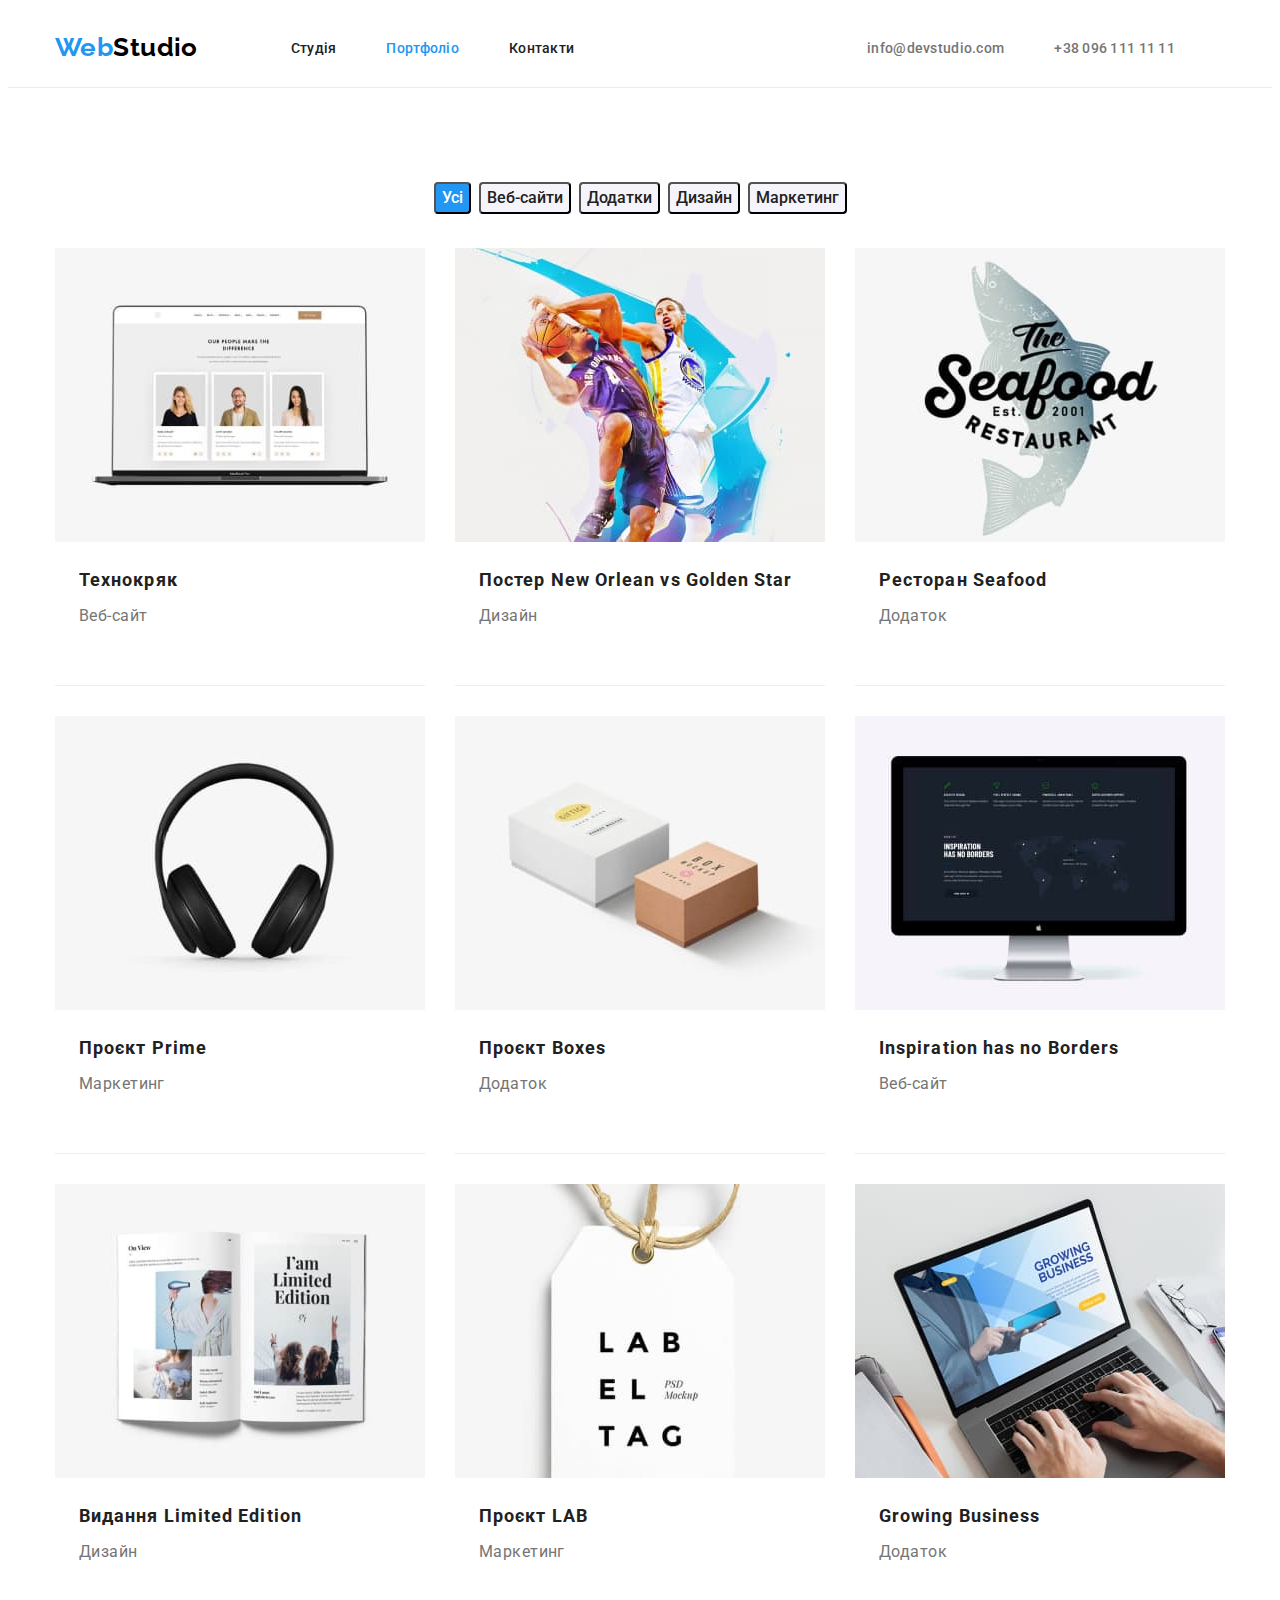
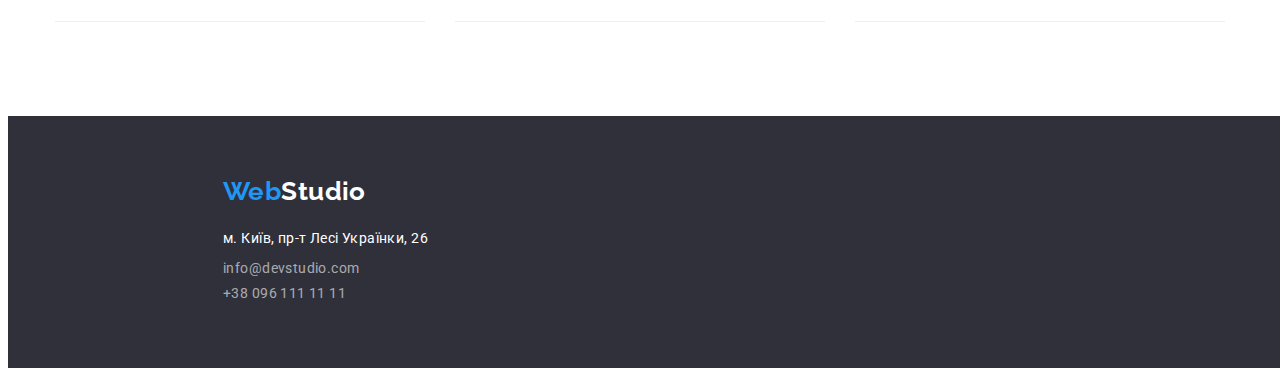
==== portfolio.html @ a57276ca "base" ====
<!DOCTYPE html>
<html lang="ua">
<head>
    <meta charset="UTF-8">
    <meta http-equiv="X-UA-Compatible" content="IE=edge">
    <meta name="viewport" content="width=device-width, initial-scale=1.0">
    <title>Портфоліо</title>
    <link rel="preconnect" href="https://fonts.googleapis.com">
<link rel="preconnect" href="https://fonts.gstatic.com" crossorigin>
<link rel="stylesheet" href="https://cdnjs.cloudflare.com/ajax/libs/modern-normalize/1.1.0/modern-normalize.min.css" integrity="sha512-wpPYUAdjBVSE4KJnH1VR1HeZfpl1ub8YT/NKx4PuQ5NmX2tKuGu6U/JRp5y+Y8XG2tV+wKQpNHVUX03MfMFn9Q==" crossorigin="anonymous" referrerpolicy="no-referrer" />
<link href="https://fonts.googleapis.com/css2?family=Raleway:wght@700&family=Roboto:wght@400;500;700;900&display=swap" rel="stylesheet">
    <link rel="stylesheet" href="./css/style.css">
</head>


<body>
    <header class="header">
        <div class="container">
            <nav class="nav">
              <a class="logo-web-header" href="./index.html">Web<span class="logo-studio-header">Studio</span></a>
              <ul class="nav-list">
                <li class="nav-item"><a class="nav-link" href="./index.html">Студія</a></li>
                <li class="nav-item"><a class="nav-link-active" href="./portfolio.html">Портфоліо</a></li>
                <li class="nav-item"><a class="nav-link" href="#">Контакти</a></li>
              </ul>
            </nav>
  
            <ul class="contacts-header">
              <li>
                <a class="contacts-item" href="mailto:info@devstudio.com">info@devstudio.com</a>
              </li>
              <li><a class="contacts-item" href="tel:+380961111111">+38 096 111 11 11</a></li>
            </ul>
          
        </div>
      </header>
   
    <main>
        <section class="portfolio-section section">
            <div class="container">
                <h1 class="visually-hidden"> Проекти</h1>


                <ul class="menu">
                    <li class="menu-item"><button class="menu-button active" type="button">Усі</button></li>
                    <li class="menu-item"><button class="menu-button" type="button">Веб-сайти</button></li>
                    <li class="menu-item"><button class="menu-button" type="button">Додатки</button></li>
                    <li class="menu-item"><button class="menu-button" type="button">Дизайн</button></li>
                    <li class="menu-item"><button class="menu-button" type="button">Маркетинг</button></li>
                </ul>



                <ul class="projects" >
                   
                        <li class="card">
                            <img class="card-img" width="270" src="./images/portfolio1.jpg" alt="Веб-сайт Технокряк">
                                <h2 class="project-title" >Технокряк </h3>
                                <p class="project-text">Веб-сайт</p>
                        </li>

                        <li class="card">
                            <img class="card-img" width="270" src="./images/portfolio2.jpg" alt="Дизайн постеру New Orlean vs Golden Star">
                                <h2 class="project-title" >Постер New Orlean vs Golden Star </h3>
                                <p class="project-text">Дизайн</p>
                        </li>

                        <li class="card">
                            <img class="card-img" width="270" src="./images/portfolio3.jpg" alt="Додаток для ресторану Seafood ">
                                <h2 class="project-title" >Ресторан Seafood </h3>
                                <p class="project-text">Додаток</p>
                        </li>  
                    
                        <li class="card
                        ">
                            <img class="card-img" width="270" src="./images/portfolio4.jpg" alt="Маркетинг для проєкту Prime ">
                                <h2 class="project-title" >Проєкт Prime </h3>
                                <p class="project-text">Маркетинг</p>
                        </li>

                        <li class="card
                        ">
                            <img class="card-img" width="270" src="./images/portfolio5.jpg" alt="Додаток для проєкту Boxes ">
                                <h2 class="project-title" >Проєкт Boxes </h3>
                                <p class="project-text">Додаток</p>
                        </li>

                        <li class="card
                        ">
                            <img class="card-img" width="270" src="./images/portfolio6.jpg" alt="Веб-сайт Inspiration has no Borders ">
                                <h2 class="project-title" >Inspiration has no Borders </h3>
                                <p class="project-text">Веб-сайт</p>
                        </li>
                    
                        <li class="card
                        ">
                            <img class="card-img" width="270" src="./images/portfolio7.jpg" alt="Дизайн видання Limited Edition  ">
                                <h2 class="project-title" >Видання Limited Edition </h3>
                                <p class="project-text">Дизайн</p>
                        </li>

                        <li class="card
                        ">
                            <img class="card-img" width="270" src="./images/portfolio8.jpg" alt="Маркетинг для проєкту LAB ">
                                <h2 class="project-title" >Проєкт LAB </h3>
                                <p class="project-text">Маркетинг</p>
                        </li>

                        <li class="card
                        ">
                            <img class="card-img" width="270" src="./images/portfolio9.jpg" alt="Додаток Growing Business ">
                                <h2 class="project-title" >Growing Business </h3>
                                <p class="project-text">Додаток</p>
                        </li>
                    
                </ul>
            </div>
        </section>

    </main>

    <footer class="footer">
        <div class="container">
          <a class="logo-web-footer" href="./index.html">Web<span class="logo-studio-footer">Studio</span> </a>
          <address>
            <a class="address" href="https://goo.gl/maps/2kWZWHNfGPbfTHQG9"> <span class="address-text">м. Київ, пр-т Лесі Українки, 26</span> </a>
            <ul class="contacts-footer">
              <li><a class="contacts-item-footer" href="mailto:info@devstudio.com">info@devstudio.com</a></li>
              <li><a class="contacts-item-footer" href="tel:+380961111111">+38 096 111 11 11</a></li>
            </ul>
          </address>
        </div>
      </footer>
</body>
</html>
---- css/style.css ----
:root {
  --base-text: #757575;
  --secondary-text: #212121;
  --accent-color: #2196f3;
  --bg-dark: #2f303a;
  --bg-white: #ffffff;
  --bg-lightness: #f5f5f5;
  --bg-darkness: #f5f4fa;
  --contacts-footer: rgba(255, 255, 255, 0.6);
  --black: #000000;
}

body {
  font-family: 'Roboto', sans-serif;
  background-color: var(--bg-white);
  color: var(--base-text);
  font-size: 14px;
  letter-spacing: 0.03em;
}

html {
  box-sizing: border-box;
}

*,
*::before,
*::after {
  box-sizing: border-box;
}

h1,
h2,
h3,
h4,
h5,
h6,
p {
  margin: 0;
}

ul {
  list-style: none;
  padding: 0;
  margin: 0;
}

img {
  display: block;
  max-width: 100%;
  width: 100%;
  height: auto;
}

li {
  list-style-type: none;
}

a {
  text-decoration: none;
}

.visually-hidden {
  position: absolute;
  width: 1px;
  height: 1px;
  margin: -1px;
  border: 0;
  padding: 0;
  white-space: nowrap;
  clip-path: inset(100%);
  clip: rect(0 0 0 0);
  overflow: hidden;
}

.container {
  /* outline: 2px solid purple;   */
  max-width: 1200px;
  width: 100%;
  margin: 0 auto;
  padding-left: 15px;
  padding-right: 15px;
}

.section {
  padding-top: 94px;
  padding-bottom: 94px;
}

/*HEADER*/

.header {
  min-width: 1600;
  max-height: 80px;
  border-bottom: 1px solid #ececec;
}

.header .container {
  display: flex;
  align-items: center;
}

.nav {
  display: flex;
  align-items: center;
}

.logo-web-header {
  font-family: 'Raleway';
  font-weight: 700;
  font-size: 26px;
  line-height: 1.19;
  color: var(--accent-color);
  padding-top: 24px;
  padding-bottom: 25px;
  margin-right: 93px;
  align-items: center;
}

.logo-studio-header {
  font-family: 'Raleway';
  font-weight: 700;
  font-size: 26px;
  line-height: 1.19;
  color: var(--black);
}

.nav-list {
  display: flex;
}
.nav-item:not(:last-child) {
  margin-right: 50px;
}
.nav-link {
  font-weight: 500;
  line-height: 0.07;
  letter-spacing: 0.02em;
  color: var(--secondary-text);
  padding-top: 32px;
  padding-bottom: 32px;
  display: inline-block;
}

.nav-link:hover,
.nav-link:focus {
  font-weight: 500;
  line-height: 0.07;
  letter-spacing: 0.02em;
  color: var(--accent-color);
}
.nav-link-active {
  font-weight: 500;
  line-height: 0.07;
  letter-spacing: 0.02em;
  color: var(--accent-color);
  padding-top: 32px;
  padding-bottom: 32px;
  display: inline-block;
}

.contacts-header {
  display: flex;
  margin-top: 32px;
  margin-bottom: 32px;
  margin-left: auto;
  align-items: center;
}

.contacts-item:first-child {
  margin-right: 50px;
}

.contacts-item {
  color: inherit;
  font-weight: 500;
  line-height: 0.07;
  letter-spacing: 0.02em;
}

.contacts-item:hover,
.contacts-item:focus {
  font-weight: 500;
  line-height: 0.07;
  letter-spacing: 0.02em;
  color: var(--accent-color);
}

/* HERO */
/*index-main-content*/
/* SECTION 1 */

.hero {
  background-color: var(--bg-dark);
  min-width: 1600px;
  width: 100%;
  min-height: 600px;
  padding-top: 200px;
  padding-bottom: 200px;
  text-align: center;
}

.hero-title {
  font-weight: 900;
  font-size: 44px;
  line-height: 1.36;
  letter-spacing: 0.06em;
  text-transform: uppercase;
  color: var(--bg-white);
  margin-bottom: 30px;
  max-width: 696px;
  margin-left: auto;
  margin-right: auto;
}

.hero-order-button {
  cursor: pointer;
  background: var(--accent-color);
  box-shadow: 0px 4px 4px rgba(0, 0, 0, 0.15);
  border-radius: 4px;
  font-family: inherit;
  font-weight: 700;
  font-size: 16px;
  line-height: 1.87;
  /* display: inline-block; 
  align-items: center; */
  /* text-align: center; */
  letter-spacing: 0.06em;
  color: var(--bg-white);
  min-width: 152px;
  padding: 10px 32px;
}

/* ADVANCES */
/*section 2*/
.advances {
  width: 100%;
  min-height: 286px;
  margin: 0 auto;
}

.advances-article {
  width: 270px;
  padding: auto 0;
}
.advances-article:not(:last-child) {
  margin-right: 0;
  padding-right: 0;
  margin-right: 30px;
}

.advances-item {
  padding-left: 0;
  display: inline-flex;
}

.advances-title {
  font-size: 14px;
  line-height: 1.14;
  text-transform: uppercase;
  color: var(--secondary-text);
}

.advances-text {
  line-height: 1.71;
}

/*section 3*/
.section-projects {
  padding-top: 0;
  min-height: 574px;
}
.projects-title {
  font-size: 36px;
  line-height: 1.16;
  text-align: center;
  color: var(--secondary-text);
}

.projects-examples {
  margin-top: 50px;
  display: inline-flex;
}

.project:not(:last-child) {
  margin-right: 30px;
}

/*section 4*/
.section-about-team {
  background-color: var(--bg-darkness);
  min-height: 648px;
  padding-top: 0;
}
.section-title {
  font-weight: 700;
  font-size: 36px;
  line-height: 42px;
  text-align: center;
  letter-spacing: 0.03em;
  color: var(--secondary-text);
  margin-bottom: 50px;
}

.team {
  display: inline-flex;
}

.team-case {
  background: var(--bg-white);
  box-shadow: 0px 1px 3px rgba(0, 0, 0, 0.12), 0px 1px 1px rgba(0, 0, 0, 0.14),
    0px 2px 1px rgba(0, 0, 0, 0.2);
  border-radius: 0px 0px 4px 4px;
  width: 270px;
  height: 368px;
  margin-right: 30px;
}

.team-case:not(:last-child) {
  margin-right: 30px;
}

.team-title {
  font-weight: 500;
  font-size: 16px;
  line-height: 1.18;
  text-align: center;
  color: var(--secondary-text);
  margin-top: 30px;
  margin-bottom: 10px;
}

.team-text {
  font-size: 16px;
  line-height: 1.18;
  text-align: center;
}

/* PROJECTS */
/*portfolio-main-content*/
/*section 1*/

.menu {
  display: flex;
  justify-content: center;
  margin-bottom: 34px;
}

.menu-item:not(:last-child) {
  margin-right: 8px;
}

.menu-button {
  cursor: pointer;
  background: var(--bg-darkness);
  border-radius: 4px;

  font-family: inherit;
  font-weight: 500;
  font-size: 16px;
  line-height: 1.62;
  text-align: center;
  color: var(--secondary-text);
}

.menu-button:focus,
.menu-button:hover {
  background: var(--accent-color);
  box-shadow: 0px 3px 1px rgba(0, 0, 0, 0.1), 0px 1px 2px rgba(0, 0, 0, 0.08),
    0px 2px 2px rgba(0, 0, 0, 0.12);
  border-radius: 4px;

  font-weight: 500;
  font-size: 16px;
  line-height: 1.62;
  text-align: center;
  color: var(--bg-white);
}

/*section 2*/
.projects {
  display: flex;
  flex-wrap: wrap;
}

.card {
  width: 370px;
  margin-right: 30px;
  margin-bottom: 30px;
  background: var(--bg-white);
  border-bottom: 1px solid #eeeeee;
}

.card:nth-child(3n) {
  margin-right: 0;
}

.card:nth-last-child(-n + 3) {
  margin-bottom: 0;
}

.card-img {
  width: 370px;
}

.project-title {
  font-size: 18px;
  line-height: 2;
  letter-spacing: 0.06em;
  color: var(--secondary-text);
  margin: 20px 24px 3px 24px;
}

.project-text {
  font-size: 16px;
  line-height: 1.87;
  margin: 3px 24px 54px 24px;
}

.menu-button.active {
  background-color: var(--accent-color);
  color: var(--bg-white);
}

/* FOOTER */

.footer {
  background-color: var(--bg-dark);
  min-width: 1600px;
  width: 100%;
  min-height: 252px;
}

.footer .container {
  display: flex;
  flex-direction: column;
}

.logo-web-footer {
  width: 145px;
  min-height: 31px;

  font-family: 'Raleway';
  font-weight: 700;
  font-size: 26px;
  line-height: 1.19;
  color: var(--accent-color);
  padding-top: 30px;
  margin-top: 30px;
  padding-bottom: 10px;
  margin-bottom: 10px;
  align-items: center;
}

.logo-studio-footer {
  font-family: 'Raleway';
  font-weight: 700;
  font-size: 26px;
  line-height: 1.19;
  color: var(--bg-white);
  margin-bottom: 20px;
}
address {
  display: flex;
  flex-direction: column;
}
.address {
  margin-bottom: 9px;
}

.address-text {
  line-height: 1.71;
  color: var(--bg-white);
  font-style: normal;
  margin-bottom: 9px;
}

.contacts-footer :not(:last-child) {
  margin-top: 0;
  margin-bottom: 9px;
}

.contacts-item-footer {
  font-style: normal;
  font-weight: 400;
  line-height: 0.07;
  font-size: 14px;
  letter-spacing: 0.03em;
  color: var(--contacts-footer);
}

.contacts-item-footer:hover,
.contacts-item-footer:focus {
  font-weight: 500;
  line-height: 0.07;
  letter-spacing: 0.02em;
  color: var(--accent-color);
}
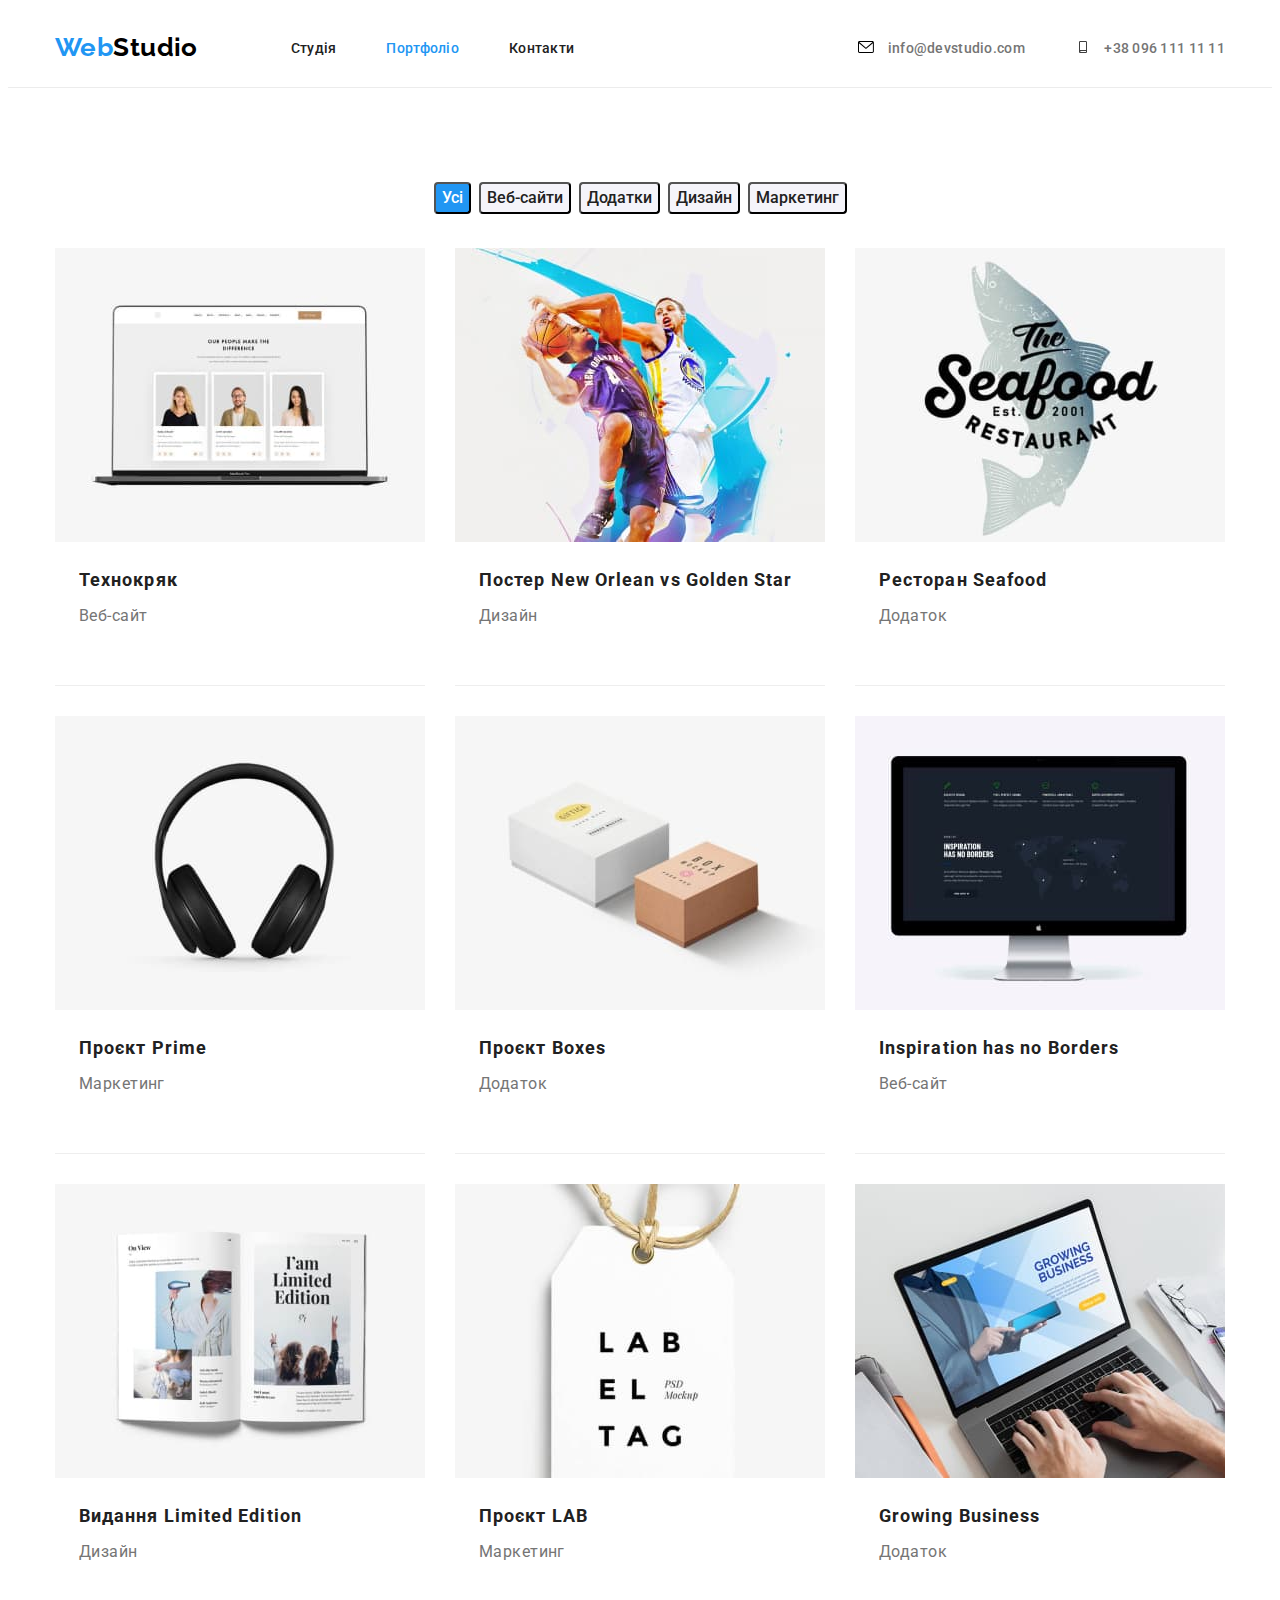
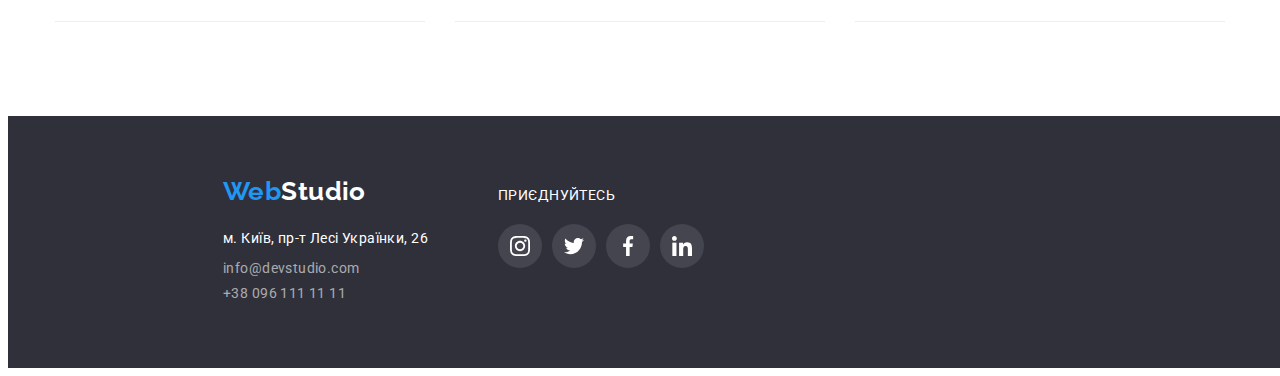
==== commit 3c0f88a9: "page portfolio add header&footer" ====
--- a/portfolio.html
+++ b/portfolio.html
@@ -16,22 +16,35 @@
 <body>
     <header class="header">
         <div class="container">
-            <nav class="nav">
-              <a class="logo-web-header" href="./index.html">Web<span class="logo-studio-header">Studio</span></a>
-              <ul class="nav-list">
-                <li class="nav-item"><a class="nav-link" href="./index.html">Студія</a></li>
-                <li class="nav-item"><a class="nav-link-active" href="./portfolio.html">Портфоліо</a></li>
-                <li class="nav-item"><a class="nav-link" href="#">Контакти</a></li>
-              </ul>
-            </nav>
-  
-            <ul class="contacts-header">
-              <li>
-                <a class="contacts-item" href="mailto:info@devstudio.com">info@devstudio.com</a>
-              </li>
-              <li><a class="contacts-item" href="tel:+380961111111">+38 096 111 11 11</a></li>
+          <nav class="nav">
+            <a class="logo-web-header" href="./index.html">Web<span class="logo-studio-header">Studio</span></a>
+            <ul class="nav-list">
+              <li class="nav-item"><a class="nav-link"href="./index.html">Студія</a></li>
+              <li class="nav-item"><a class="nav-link-active" href="./portfolio.html">Портфоліо</a></li>
+              <li class="nav-item"><a class="nav-link" href="#">Контакти</a></li>
             </ul>
-          
+          </nav>
+    
+          <ul class="contacts-header">
+            <li class="contacts-icon-header">
+              <svg width="16" height="12">
+                <use href="./images/icons.svg#icon-envelope">
+                </use>
+              </svg>
+              <a class="contacts-item" href="mailto:info@devstudio.com">info@devstudio.com</a>
+            </li>
+    
+    
+            <li class="contacts-icon-header">
+              <svg width="16" height="12">
+                <use href="./images/icons.svg#icon-smartphone">
+                </use>
+              </svg>
+    
+    
+              <a class="contacts-item" href="tel:+380961111111">+38 096 111 11 11</a>
+            </li>
+          </ul>
         </div>
       </header>
    
@@ -121,14 +134,62 @@
 
     <footer class="footer">
         <div class="container">
-          <a class="logo-web-footer" href="./index.html">Web<span class="logo-studio-footer">Studio</span> </a>
-          <address>
-            <a class="address" href="https://goo.gl/maps/2kWZWHNfGPbfTHQG9"> <span class="address-text">м. Київ, пр-т Лесі Українки, 26</span> </a>
-            <ul class="contacts-footer">
-              <li><a class="contacts-item-footer" href="mailto:info@devstudio.com">info@devstudio.com</a></li>
-              <li><a class="contacts-item-footer" href="tel:+380961111111">+38 096 111 11 11</a></li>
-            </ul>
-          </address>
+          <ul class="footer-content">
+            <li class="footer-content-left">
+              <a class="logo-web-footer" href="./index.html">Web<span class="logo-studio-footer">Studio</span></a>
+              <address>
+                <ul class="address-block">
+                  <li class="address-item">
+                    <a class="footer-map" href="https://goo.gl/maps/2kWZWHNfGPbfTHQG9">
+                      <span class="address-text">м. Київ, пр-т Лесі Українки, 26</span>
+                    </a>
+                  </li>
+                  <li class="address-item">
+                    <a class="contacts-item-footer" href="mailto:info@devstudio.com">info@devstudio.com</a>
+                  </li>
+                  <li class="address-item">
+                    <a class="contacts-item-footer" href="tel:+380961111111">+38 096 111 11 11</a>
+                  </li>
+                </ul>
+              </address>
+            </li>
+    
+    
+    
+    
+            <li class="footer-content-right">
+              <p class="footer-title-right"> ПРИЄДНУЙТЕСЬ</p>
+    
+              <div class="footer-items-right">
+      
+      
+                <a class="footer-link" href="https://www.instagram.com/">
+                  <svg class="footer-icon" width="20" height="20">
+                    <use href="/images/icons.svg#icon-instagram"> </use>
+                  </svg>
+                </a>
+      
+                <a class="footer-link" href="https://twitter.com/">
+                  <svg class="footer-icon" width="20" height="20">
+                    <use href="/images/icons.svg#icon-twitter"></use>
+                  </svg>
+                </a>
+      
+                <a class="footer-link" href="https://uk-ua.facebook.com/">
+                  <svg class="footer-icon" width="20" height="20">
+                    <use href="/images/icons.svg#icon-facebook"></use>
+                  </svg>
+                </a>
+      
+                <a class="footer-link" href="https://ua.linkedin.com/">
+                  <svg class="footer-icon" width="20" height="20">
+                    <use href="/images/icons.svg#icon-linkedin"></use>
+                  </svg>
+                </a>
+              </div>
+    
+            </li>
+          </ul>
         </div>
       </footer>
 </body>
--- a/css/style.css
+++ b/css/style.css
@@ -8,6 +8,7 @@
   --bg-darkness: #f5f4fa;
   --contacts-footer: rgba(255, 255, 255, 0.6);
   --black: #000000;
+  --icons-color: #afb1b8;
 }
 
 body {
@@ -165,7 +166,7 @@
   align-items: center;
 }
 
-.contacts-item:first-child {
+.contacts-icon-header:first-child {
   margin-right: 50px;
 }
 
@@ -174,6 +175,13 @@
   font-weight: 500;
   line-height: 0.07;
   letter-spacing: 0.02em;
+  margin-left: 10px;
+}
+
+.contacts-icon-header:hover,
+.contacts-icon-header:focus {
+  fill: var(--accent-color);
+  color: var(--accent-color);
 }
 
 .contacts-item:hover,
@@ -193,9 +201,21 @@
   min-width: 1600px;
   width: 100%;
   min-height: 600px;
+  text-align: center;
+  display: flex;
+  justify-content: center;
+}
+
+.hero-bg-img {
+  background-image: linear-gradient(rgba(47, 48, 58, 0.4), rgba(47, 48, 58, 0.4)),
+    url(../images/hero-img.jpg);
+  background-repeat: no-repeat;
+  background-position: center;
+  max-width: 1600px;
+  width: 100%;
+  height: 600px;
   padding-top: 200px;
   padding-bottom: 200px;
-  text-align: center;
 }
 
 .hero-title {
@@ -252,11 +272,23 @@
   display: inline-flex;
 }
 
+.bg-icon-advances {
+  width: 270px;
+  height: 120px;
+  background: #f5f4fa;
+  border-radius: 4px;
+  display: flex;
+  justify-content: center;
+  align-items: center;
+  margin-bottom: 30px;
+}
+
 .advances-title {
   font-size: 14px;
   line-height: 1.14;
   text-transform: uppercase;
   color: var(--secondary-text);
+  margin-bottom: 10px;
 }
 
 .advances-text {
@@ -266,7 +298,6 @@
 /*section 3*/
 .section-projects {
   padding-top: 0;
-  min-height: 574px;
 }
 .projects-title {
   font-size: 36px;
@@ -284,11 +315,10 @@
   margin-right: 30px;
 }
 
-/*section 4*/
+/* SECTION ABOUT TEAM */
 .section-about-team {
   background-color: var(--bg-darkness);
   min-height: 648px;
-  padding-top: 0;
 }
 .section-title {
   font-weight: 700;
@@ -301,7 +331,7 @@
 }
 
 .team {
-  display: inline-flex;
+  display: flex;
 }
 
 .team-case {
@@ -310,8 +340,7 @@
     0px 2px 1px rgba(0, 0, 0, 0.2);
   border-radius: 0px 0px 4px 4px;
   width: 270px;
-  height: 368px;
-  margin-right: 30px;
+  min-height: 368px;
 }
 
 .team-case:not(:last-child) {
@@ -332,6 +361,103 @@
   font-size: 16px;
   line-height: 1.18;
   text-align: center;
+  margin-bottom: 16px;
+}
+
+.team-flex-container {
+  display: flex;
+  justify-content: center;
+  padding-bottom: 15px;
+  padding-left: 32px;
+  padding-right: 32px;
+}
+
+.team-link {
+  display: flex;
+  justify-content: center;
+  align-items: center;
+  width: 44px;
+  height: 44px;
+  margin-bottom: 15px;
+  border-radius: 50%;
+  background-color: var(--bg-white);
+}
+
+.team-link:not(:last-child) {
+  margin-right: 10px;
+}
+
+.team-icon {
+  fill: var(--icons-color);
+}
+
+.team-link:hover,
+.team-link:focus,
+.team-icon:hover,
+.team-icon:focus {
+  background-color: var(--accent-color);
+  fill: var(--bg-white);
+}
+
+.team-link:hover .team-icon,
+.team-link:focus .team-icon {
+  fill: var(--bg-white);
+}
+
+/* CLIENTS */
+.clients {
+  background-color: var(--bg-white);
+  margin-top: 0;
+}
+
+.client-title {
+  font-size: 36px;
+  line-height: 42px;
+  text-align: center;
+  letter-spacing: 0.03em;
+  color: var(--secondary-text);
+  margin-bottom: 50px;
+}
+
+.clients-list {
+  display: flex;
+  justify-content: center;
+}
+
+.clients-item {
+  display: flex;
+  justify-content: center;
+  align-items: center;
+  width: 170px;
+  height: 92px;
+  border: 1px solid var(--icons-color);
+  border-radius: 4px;
+  padding: 0;
+}
+
+.clients-item:not(:last-child) {
+  margin-right: 30px;
+}
+
+.clients-link {
+  margin: 0 auto;
+  fill: var(--icons-color);
+}
+
+.clients-item:hover,
+.clients-item:focus {
+  border: 1px solid var(--accent-color);
+  fill: var(--accent-color);
+}
+
+.clients-item:hover .clients-link,
+.clients-item:focus .clients-link {
+  fill: var(--accent-color);
+}
+
+.clients-link:hover,
+.clients-link:focus {
+  fill: var(--accent-color);
 }
 
 /* PROJECTS */
@@ -420,6 +546,13 @@
   color: var(--bg-white);
 }
 
+
+
+
+
+
+
+
 /* FOOTER */
 
 .footer {
@@ -429,28 +562,36 @@
   min-height: 252px;
 }
 
-.footer .container {
+.footer-content{
+  display: flex;
+}
+
+.footer-content-left{
   display: flex;
   flex-direction: column;
-}
-
-.logo-web-footer {
+  align-items: flex-start;
+  padding-top: 60px;
+  margin-right: 70px;
+  max-width: 231px;
+
+}
+
+.logo-web-footer{
+  padding-bottom: 20px;
   width: 145px;
   min-height: 31px;
-
   font-family: 'Raleway';
   font-weight: 700;
   font-size: 26px;
   line-height: 1.19;
   color: var(--accent-color);
-  padding-top: 30px;
-  margin-top: 30px;
-  padding-bottom: 10px;
-  margin-bottom: 10px;
-  align-items: center;
+
 }
 
 .logo-studio-footer {
+  margin-bottom: 20px;
+  width: 145px;
+  min-height: 31px;
   font-family: 'Raleway';
   font-weight: 700;
   font-size: 26px;
@@ -458,24 +599,30 @@
   color: var(--bg-white);
   margin-bottom: 20px;
 }
-address {
+
+
+.address-block{
   display: flex;
   flex-direction: column;
-}
-.address {
+  align-items: flex-start;
+}
+
+.address-item:not(:last-child){
   margin-bottom: 9px;
 }
 
-.address-text {
+
+.contacts-item-footer {
   line-height: 1.71;
   color: var(--bg-white);
   font-style: normal;
-  margin-bottom: 9px;
-}
-
-.contacts-footer :not(:last-child) {
-  margin-top: 0;
-  margin-bottom: 9px;
+  color: var(--contacts-footer);
+}
+
+.footer-map{
+  line-height: 1.71;
+  color: var(--bg-white);
+  font-style: normal;
 }
 
 .contacts-item-footer {
@@ -486,11 +633,56 @@
   letter-spacing: 0.03em;
   color: var(--contacts-footer);
 }
-
 .contacts-item-footer:hover,
 .contacts-item-footer:focus {
   font-weight: 500;
   line-height: 0.07;
   letter-spacing: 0.02em;
   color: var(--accent-color);
-}
+} 
+
+.footer-content-right{
+  width: 206px;
+  height: 80px;
+  padding-top: 72px;
+}
+
+.footer-title-right{
+font-size: 14px;
+line-height: 1.14;
+letter-spacing: 0.03em;
+text-transform: uppercase;
+color: var(--bg-white);
+margin-bottom: 20px;
+}
+
+.footer-items-right{
+  width: 206px;
+  height: 44px;
+  display: flex;
+  align-items: center;
+}
+
+.footer-link{
+  display: flex;
+  justify-content: center;
+  align-items: center;
+  width: 44px;
+  height: 44px;
+  border-radius: 50%;
+  background: rgba(255, 255, 255, 0.1);
+  fill: var(--bg-white);
+}
+
+.footer-link:not(:last-child){
+  margin-right: 10px;
+}
+
+
+.footer-link:hover,
+.footer-link:focus{
+  background-color: var(--accent-color);
+
+
+}
+
